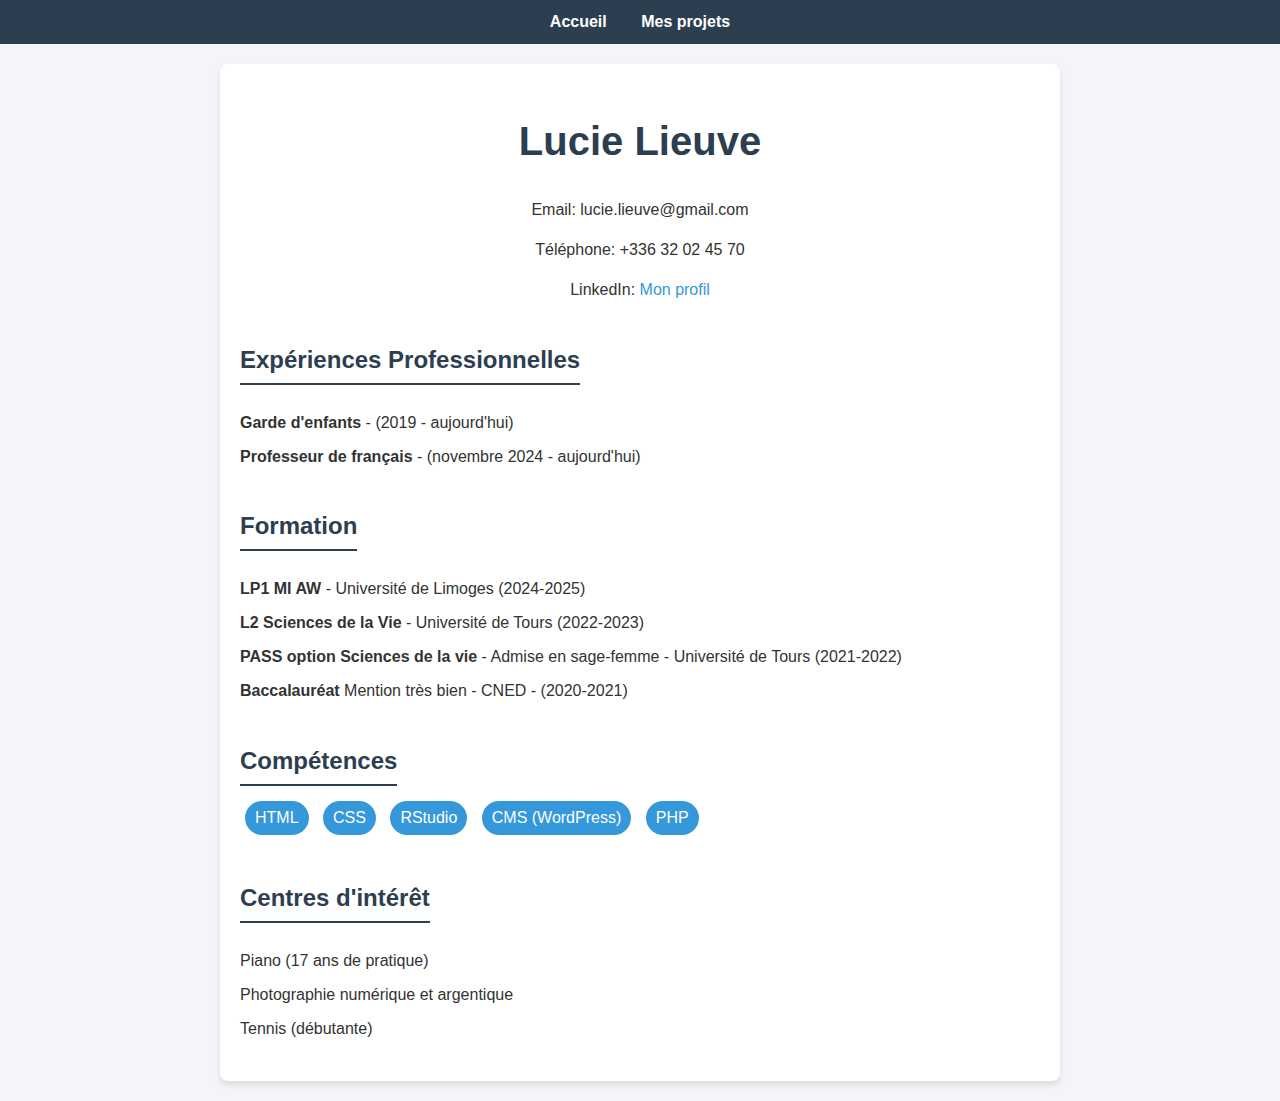
==== index.html @ 8b9b5cb4 "Update index.html" ====
<!DOCTYPE html>
<head>
    <title>Portfolio</title>
    <style>
        body {
            font-family: Arial, sans-serif;
            line-height: 1.5;
            margin: 0;
            padding: 0;
            background-color: #f4f4f9;
            color: #333;
        }

        .container {
            max-width: 800px;
            margin: 20px auto;
            padding: 20px;
            background: #fff;
            border-radius: 8px;
            box-shadow: 0 4px 6px rgba(0, 0, 0, 0.1);
        }

        h1, h2 {
            color: #2c3e50;
        }

        h1 {
            font-size: 2.5em;
            text-align: center;
        }

        .section {
            margin-bottom: 20px;
        }

        .section h2 {
            font-size: 1.5em;
            border-bottom: 2px solid #2c3e50;
            display: inline-block;
            padding-bottom: 5px;
            margin-bottom: 10px;
        }

        ul {
            list-style: none;
            padding: 0;
        }

        ul li {
            margin-bottom: 10px;
        }

        .contact-info {
            text-align: center;
            margin-bottom: 20px;
        }

        .contact-info a {
            color: #3498db;
            text-decoration: none;
        }

        .contact-info a:hover {
            text-decoration: underline;
        }

        .skills span {
            display: inline-block;
            background: #3498db;
            color: #fff;
            padding: 5px 10px;
            margin: 5px;
            border-radius: 20px;
        }
        
        nav {
            background: #2c3e50;
            color: #fff;
            padding: 10px 0;
            text-align: center;
        }

        nav a {
            color: #fff;
            text-decoration: none;
            margin: 0 15px;
            font-weight: bold;
        }

        nav a:hover {
            text-decoration: underline;
        }
    </style>
</head>

<body>
    <nav>
        <a href="index.html">Accueil</a>
        <a href="projets.html">Mes projets</a>
    </nav>
    
    <div class="container">
        <h1>Lucie Lieuve</h1>

        <div class="contact-info">
            <p>Email: lucie.lieuve@gmail.com</p>
            <p>Téléphone: +336 32 02 45 70</p>
            <p>LinkedIn: <a href="https://www.linkedin.com/in/lucie-lieuve-43a849270/" target="_blank">Mon profil</a></p>
        </div>

        <div class="section">
            <h2>Expériences Professionnelles</h2>
            <ul>
                <li><strong>Garde d'enfants</strong> - (2019 - aujourd'hui)</li>
                <li><strong>Professeur de français</strong> - (novembre 2024 - aujourd'hui)</li>
            </ul>
        </div>

        <div class="section">
            <h2>Formation</h2>
            <ul>
                <li><strong>LP1 MI AW</strong> - Université de Limoges (2024-2025)</li>
                <li><strong>L2 Sciences de la Vie </strong> - Université de Tours (2022-2023)
                <li><strong>PASS option Sciences de la vie </strong> - Admise en sage-femme - Université de Tours (2021-2022)</li>
                <li><strong>Baccalauréat</strong> Mention très bien - CNED - (2020-2021)</li>
            </ul>
        </div>

        <div class="section">
            <h2>Compétences</h2>
            <div class="skills">
                <span>HTML</span>
                <span>CSS</span>
                <span>RStudio</span>
                <span>CMS (WordPress)</span>
                <span>PHP</span>
            </div>
        </div>

        <div class="section">
            <h2>Centres d'intérêt</h2>
            <ul>
                <li>Piano (17 ans de pratique)</li>
                <li>Photographie numérique et argentique</li>
                <li>Tennis (débutante)</li>
            </ul>
        </div>
    </div>
</body>
</html>
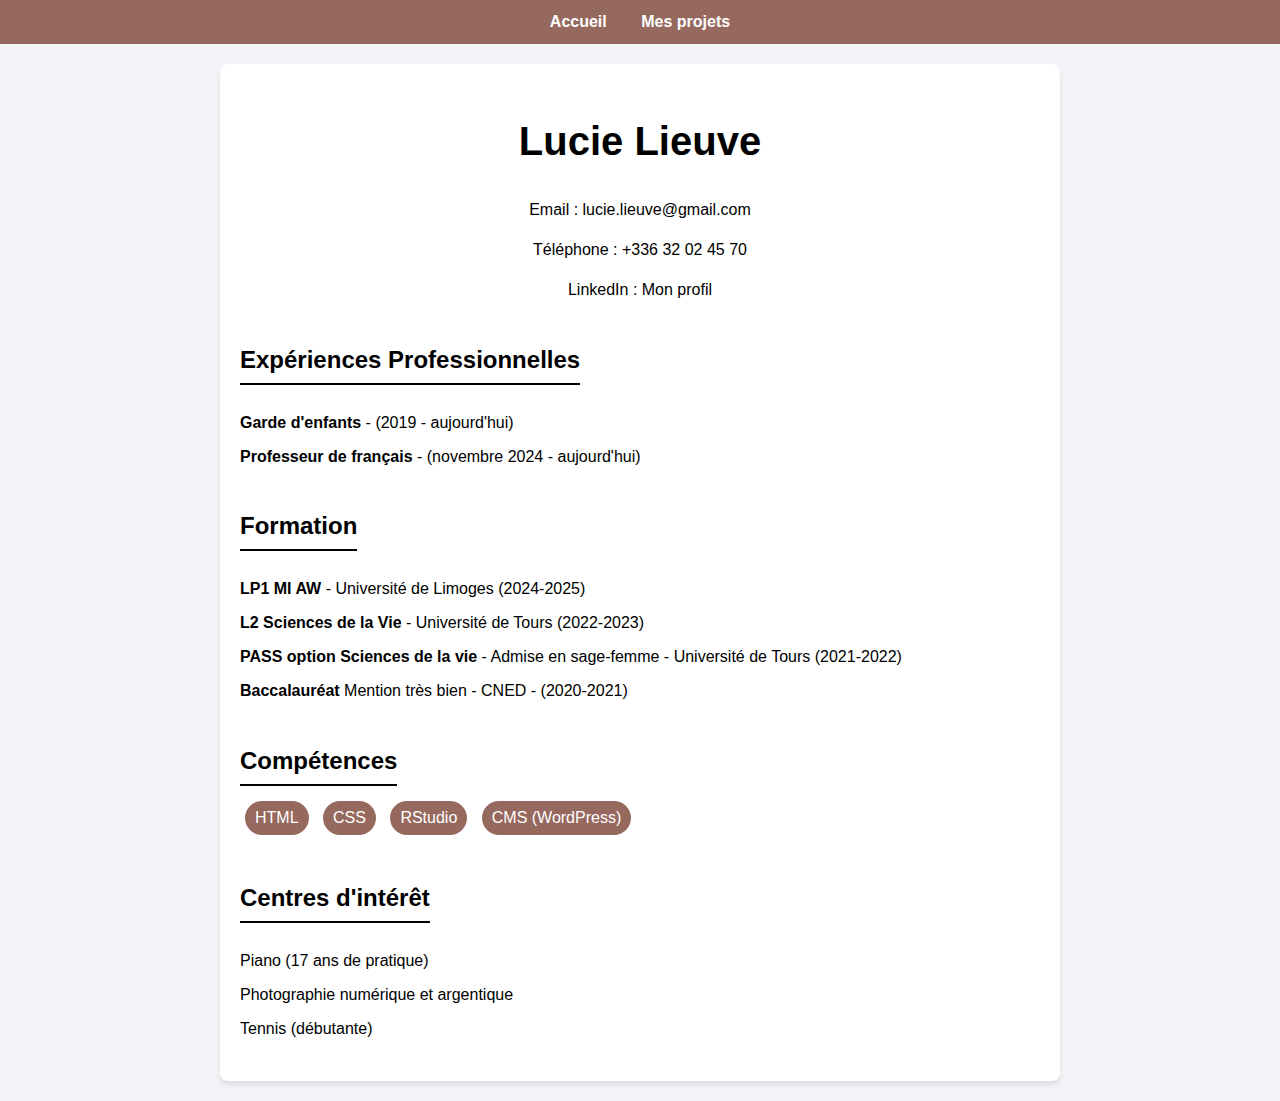
==== commit 790b2a60: "Update index.html" ====
--- a/index.html
+++ b/index.html
@@ -8,7 +8,7 @@
             margin: 0;
             padding: 0;
             background-color: #f4f4f9;
-            color: #333;
+            color: black;
         }
 
         .container {
@@ -21,7 +21,7 @@
         }
 
         h1, h2 {
-            color: #2c3e50;
+            color: black;
         }
 
         h1 {
@@ -35,7 +35,7 @@
 
         .section h2 {
             font-size: 1.5em;
-            border-bottom: 2px solid #2c3e50;
+            border-bottom: 2px solid black;
             display: inline-block;
             padding-bottom: 5px;
             margin-bottom: 10px;
@@ -56,7 +56,7 @@
         }
 
         .contact-info a {
-            color: #3498db;
+            color: black;
             text-decoration: none;
         }
 
@@ -66,7 +66,7 @@
 
         .skills span {
             display: inline-block;
-            background: #3498db;
+            background: #96695E;
             color: #fff;
             padding: 5px 10px;
             margin: 5px;
@@ -74,7 +74,7 @@
         }
         
         nav {
-            background: #2c3e50;
+            background: #96695E;
             color: #fff;
             padding: 10px 0;
             text-align: center;
@@ -103,9 +103,9 @@
         <h1>Lucie Lieuve</h1>
 
         <div class="contact-info">
-            <p>Email: lucie.lieuve@gmail.com</p>
-            <p>Téléphone: +336 32 02 45 70</p>
-            <p>LinkedIn: <a href="https://www.linkedin.com/in/lucie-lieuve-43a849270/" target="_blank">Mon profil</a></p>
+            <p>Email : lucie.lieuve@gmail.com</p>
+            <p>Téléphone : +336 32 02 45 70</p>
+            <p>LinkedIn : <a href="https://www.linkedin.com/in/lucie-lieuve-43a849270/" target="_blank">Mon profil</a></p>
         </div>
 
         <div class="section">
@@ -133,7 +133,6 @@
                 <span>CSS</span>
                 <span>RStudio</span>
                 <span>CMS (WordPress)</span>
-                <span>PHP</span>
             </div>
         </div>
 
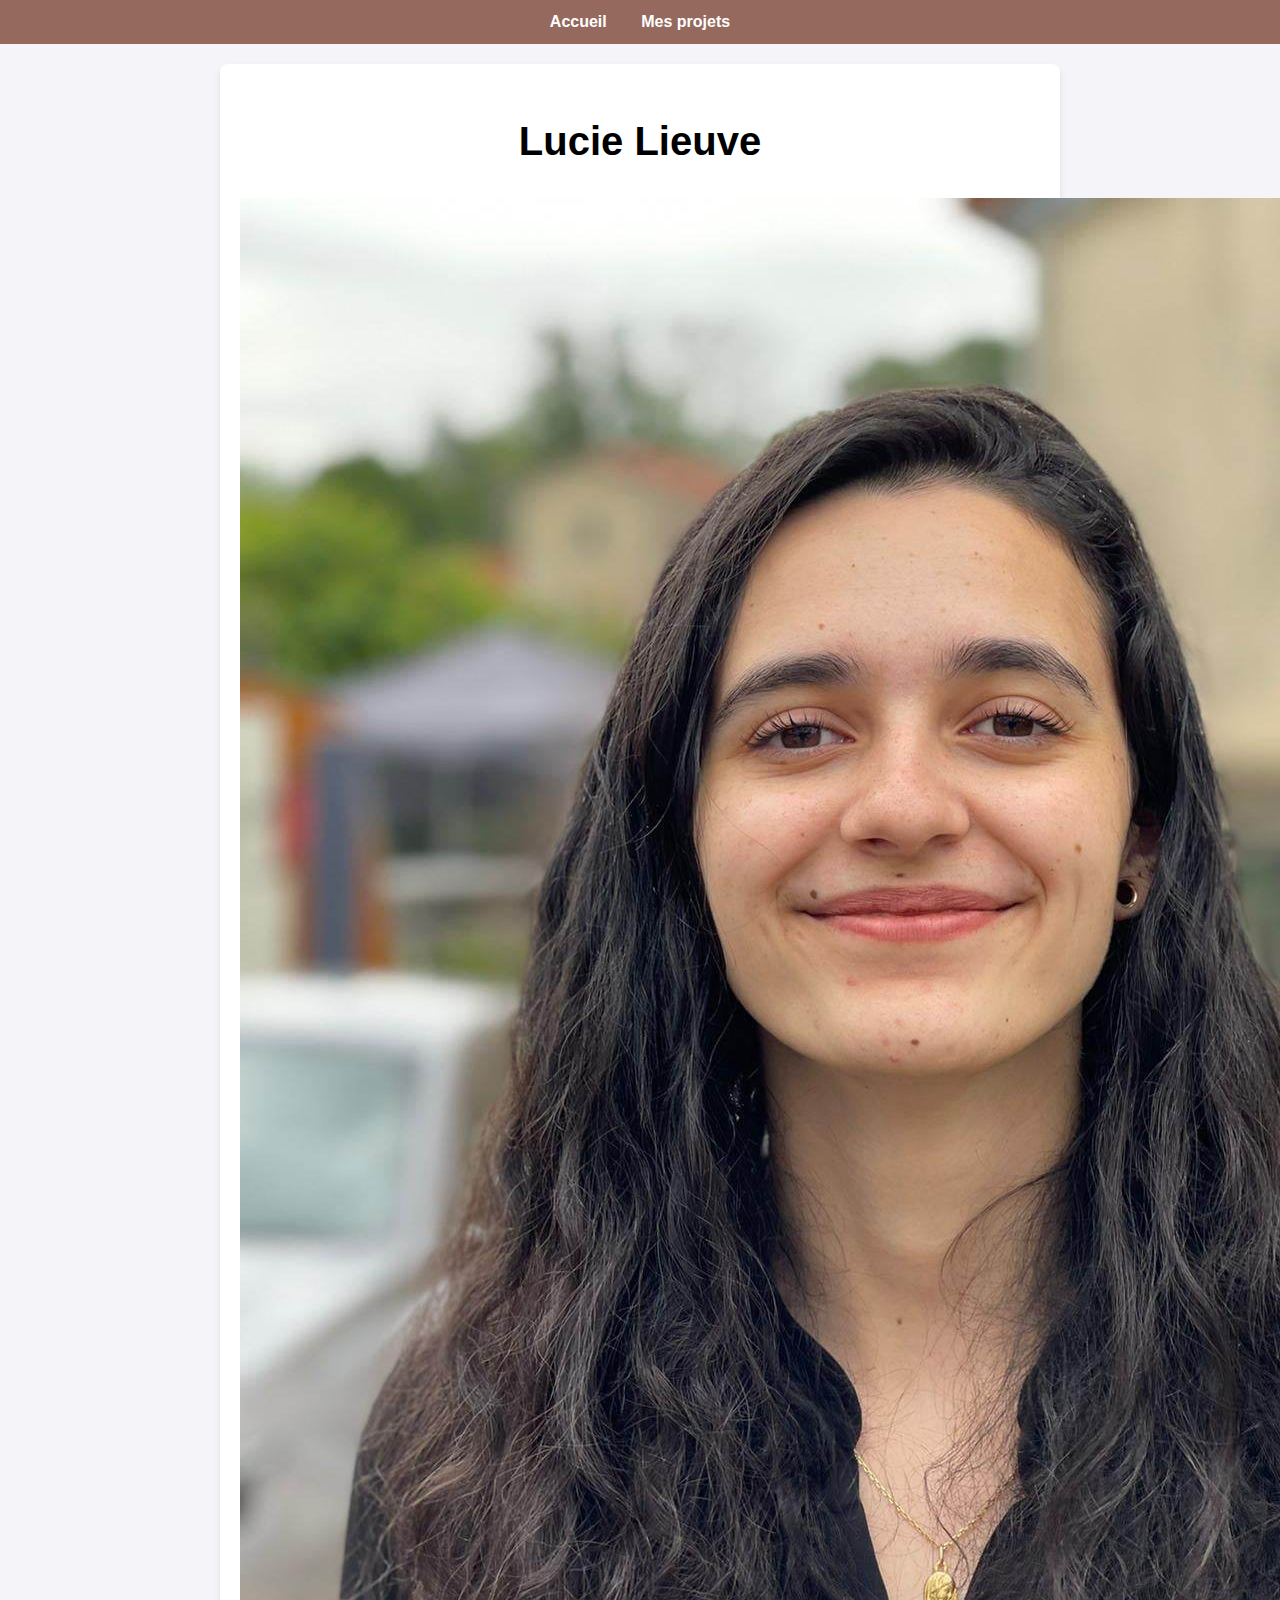
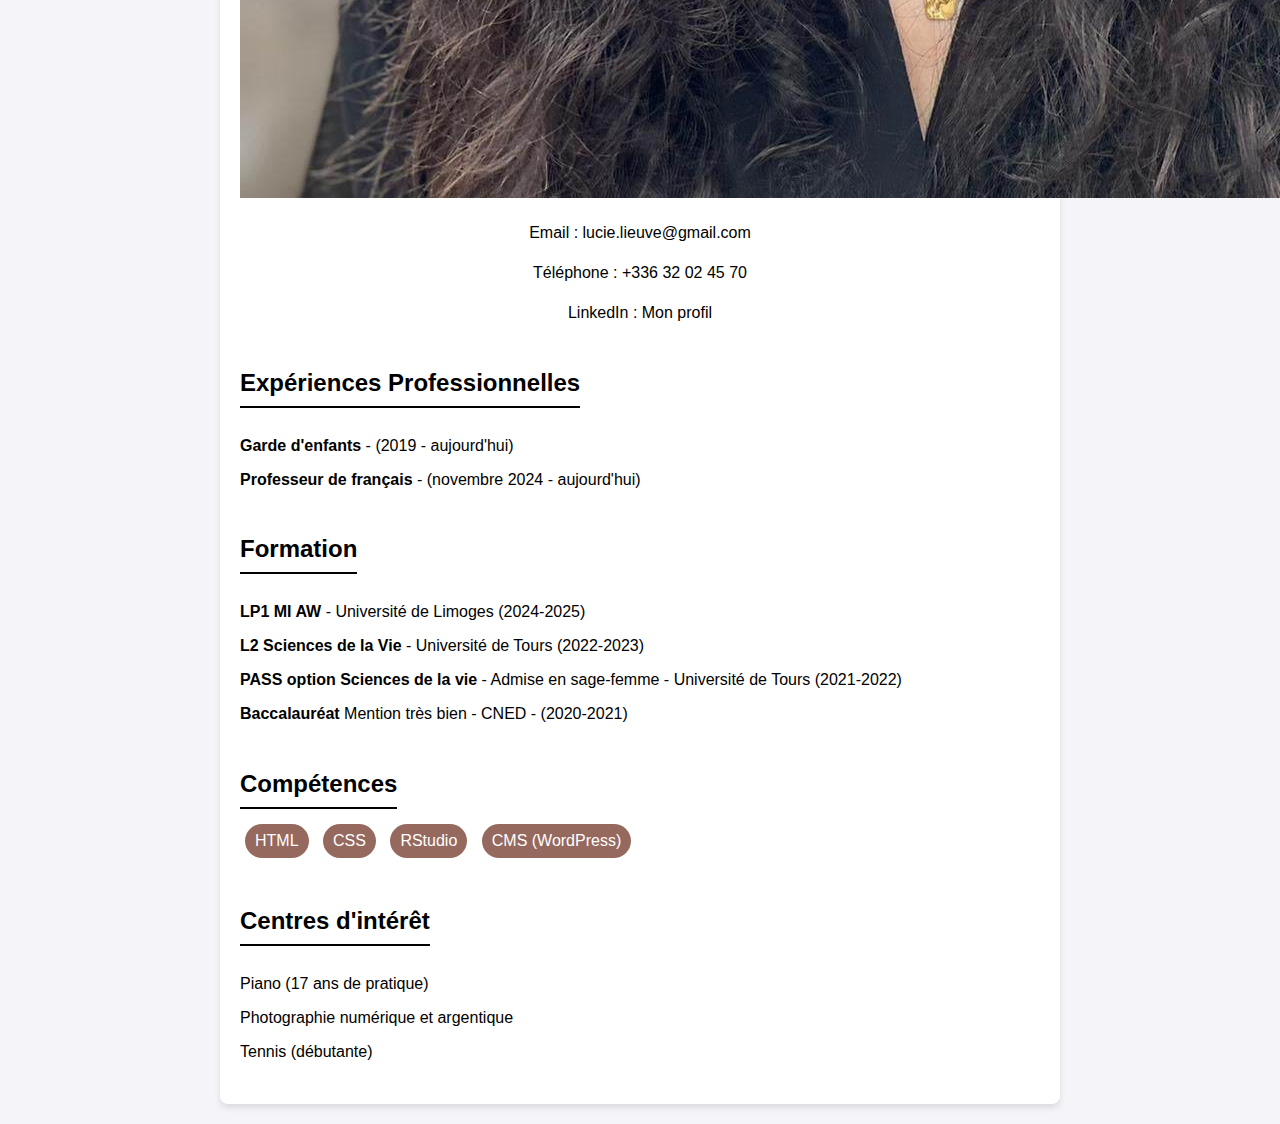
==== commit 5711fd03: "Update index.html" ====
--- a/index.html
+++ b/index.html
@@ -2,6 +2,11 @@
 <head>
     <title>Portfolio</title>
     <style>
+
+        title {
+            font-family: Caviar Dreams;
+        }
+        
         body {
             font-family: Arial, sans-serif;
             line-height: 1.5;
@@ -96,11 +101,12 @@
 <body>
     <nav>
         <a href="index.html">Accueil</a>
-        <a href="projets.html">Mes projets</a>
+        <a href="projets.html" target="_blank">Mes projets</a>
     </nav>
     
     <div class="container">
         <h1>Lucie Lieuve</h1>
+        <img src="photo_cv.jpg" alt="ma photo">
 
         <div class="contact-info">
             <p>Email : lucie.lieuve@gmail.com</p>
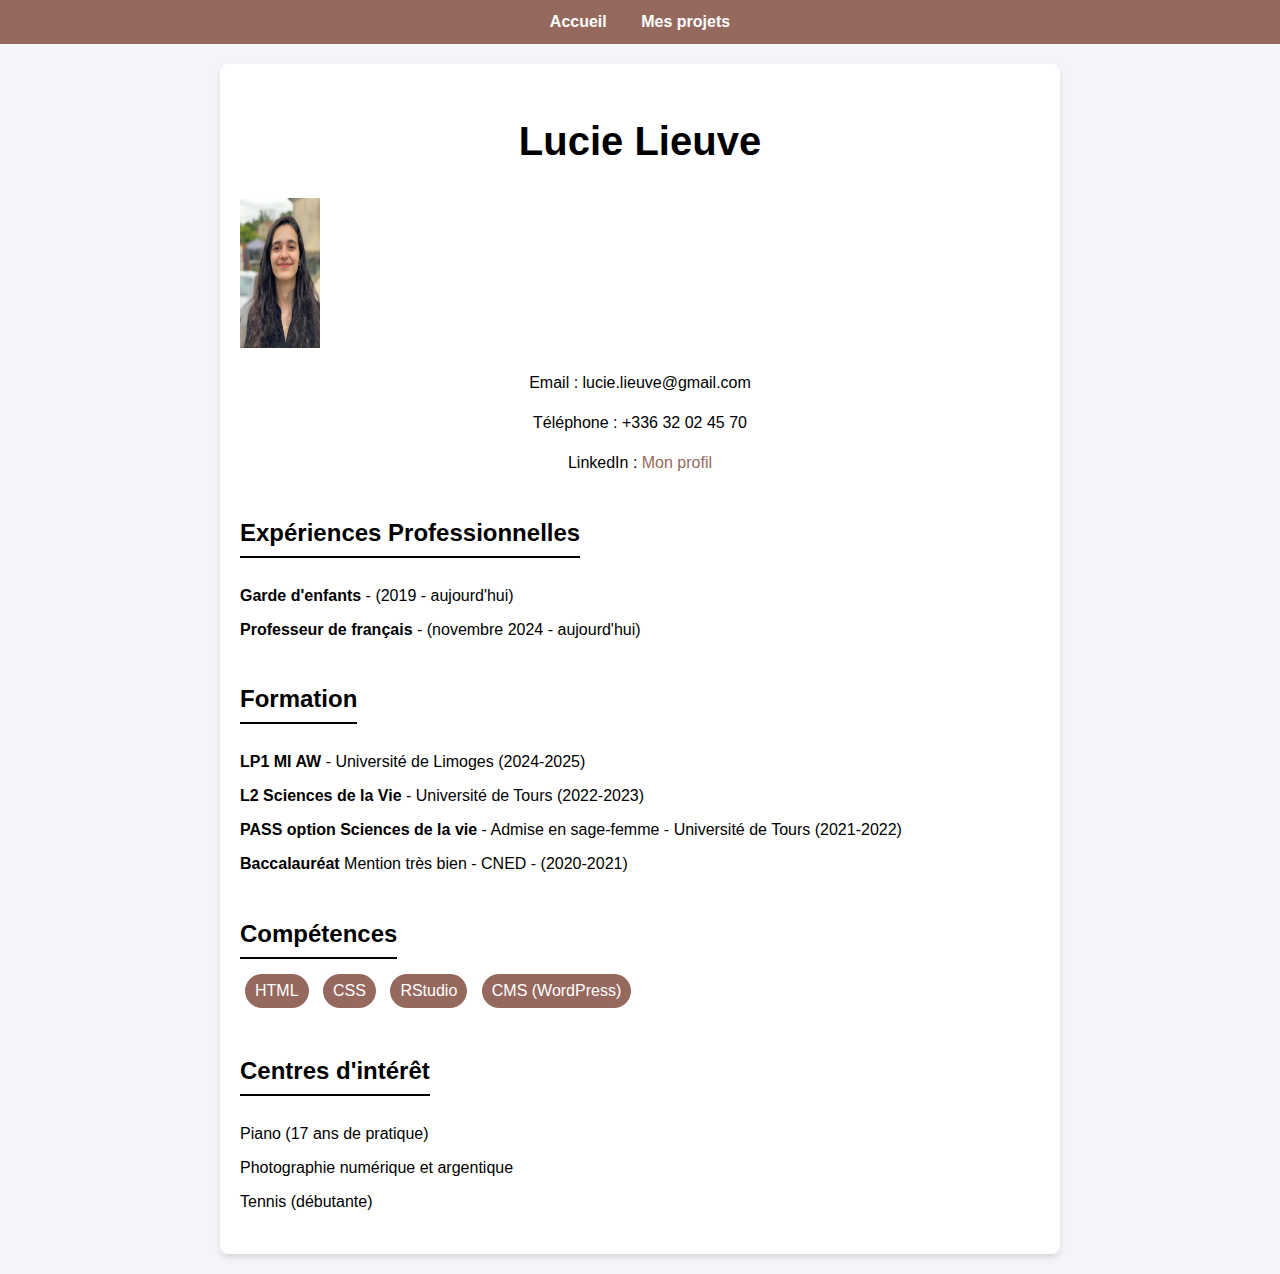
==== commit 3437c79b: "Update index.html" ====
--- a/index.html
+++ b/index.html
@@ -3,6 +3,10 @@
     <title>Portfolio</title>
     <style>
 
+        img {
+            width: 80px;
+            height:150px;
+        }
         title {
             font-family: Caviar Dreams;
         }
@@ -61,7 +65,7 @@
         }
 
         .contact-info a {
-            color: black;
+            color: #96695E;
             text-decoration: none;
         }
 
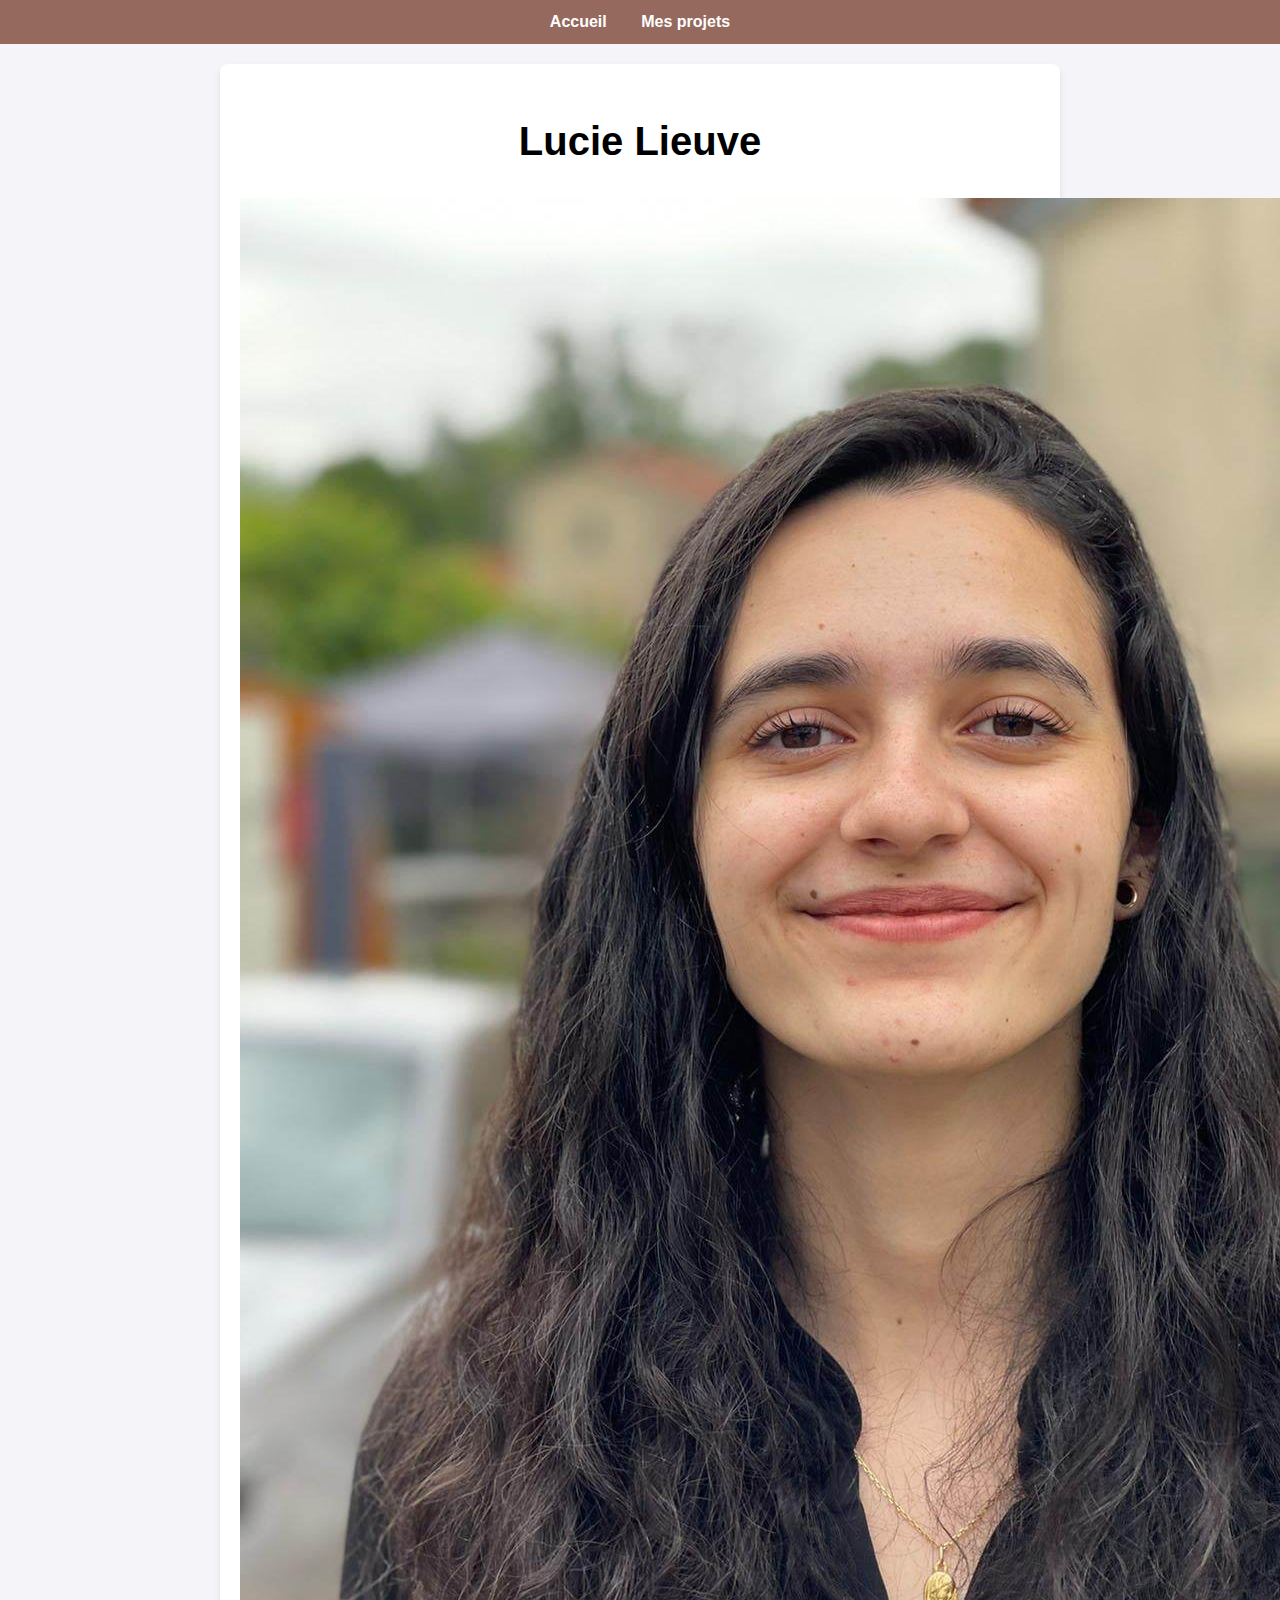
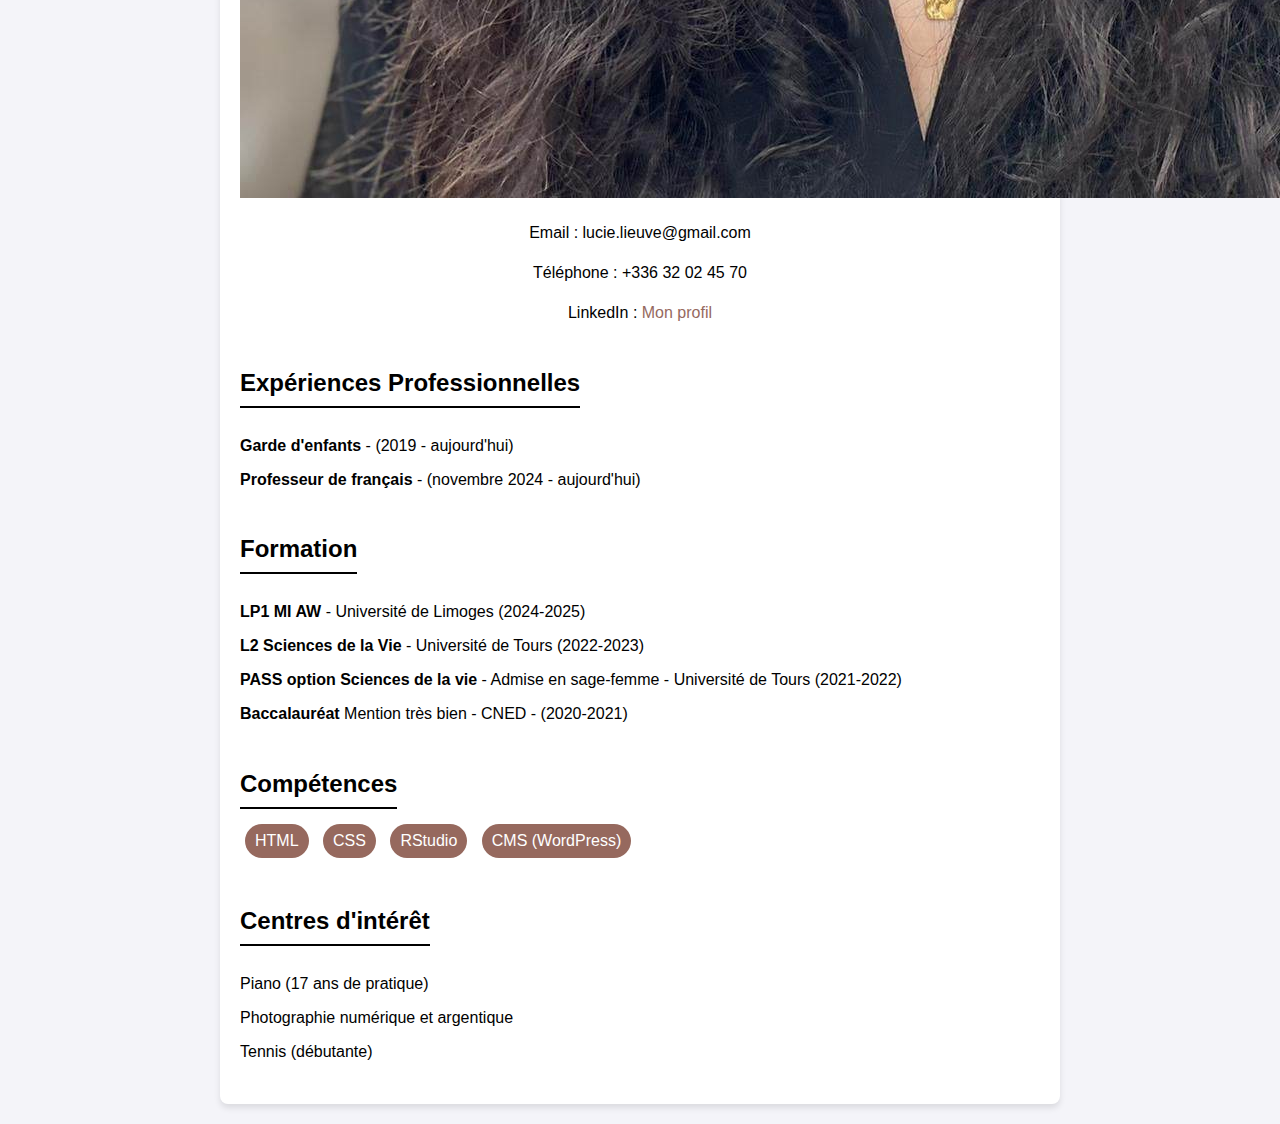
==== commit 11c0837d: "Update index.html" ====
--- a/index.html
+++ b/index.html
@@ -3,10 +3,6 @@
     <title>Portfolio</title>
     <style>
 
-        img {
-            width: 80px;
-            height:150px;
-        }
         title {
             font-family: Caviar Dreams;
         }
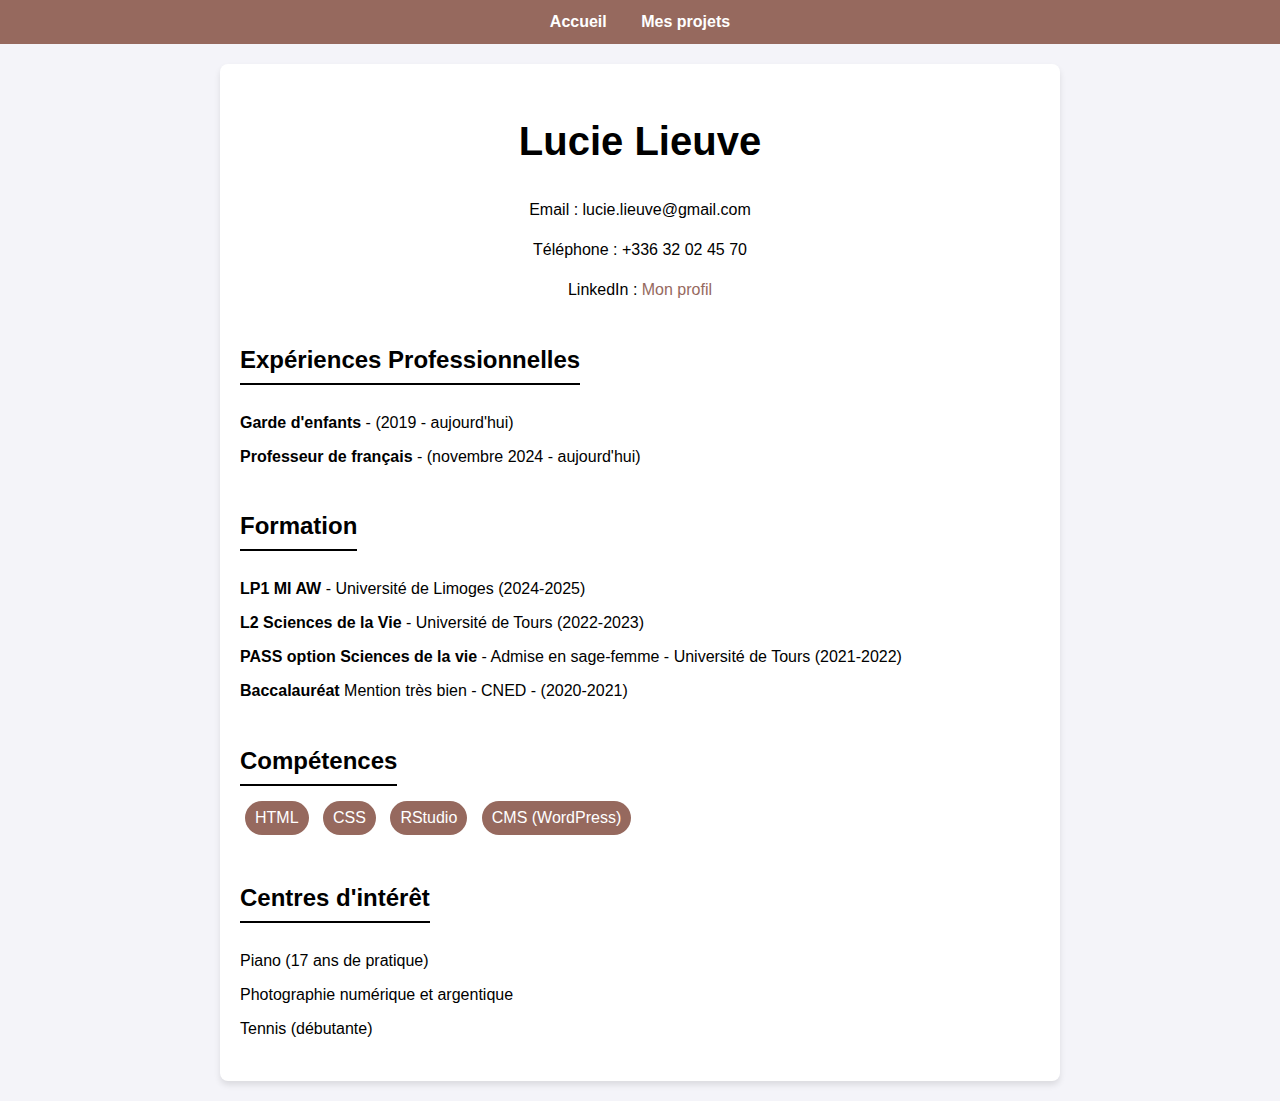
==== commit b6fd02b0: "Update index.html" ====
--- a/index.html
+++ b/index.html
@@ -106,7 +106,6 @@
     
     <div class="container">
         <h1>Lucie Lieuve</h1>
-        <img src="photo_cv.jpg" alt="ma photo">
 
         <div class="contact-info">
             <p>Email : lucie.lieuve@gmail.com</p>
